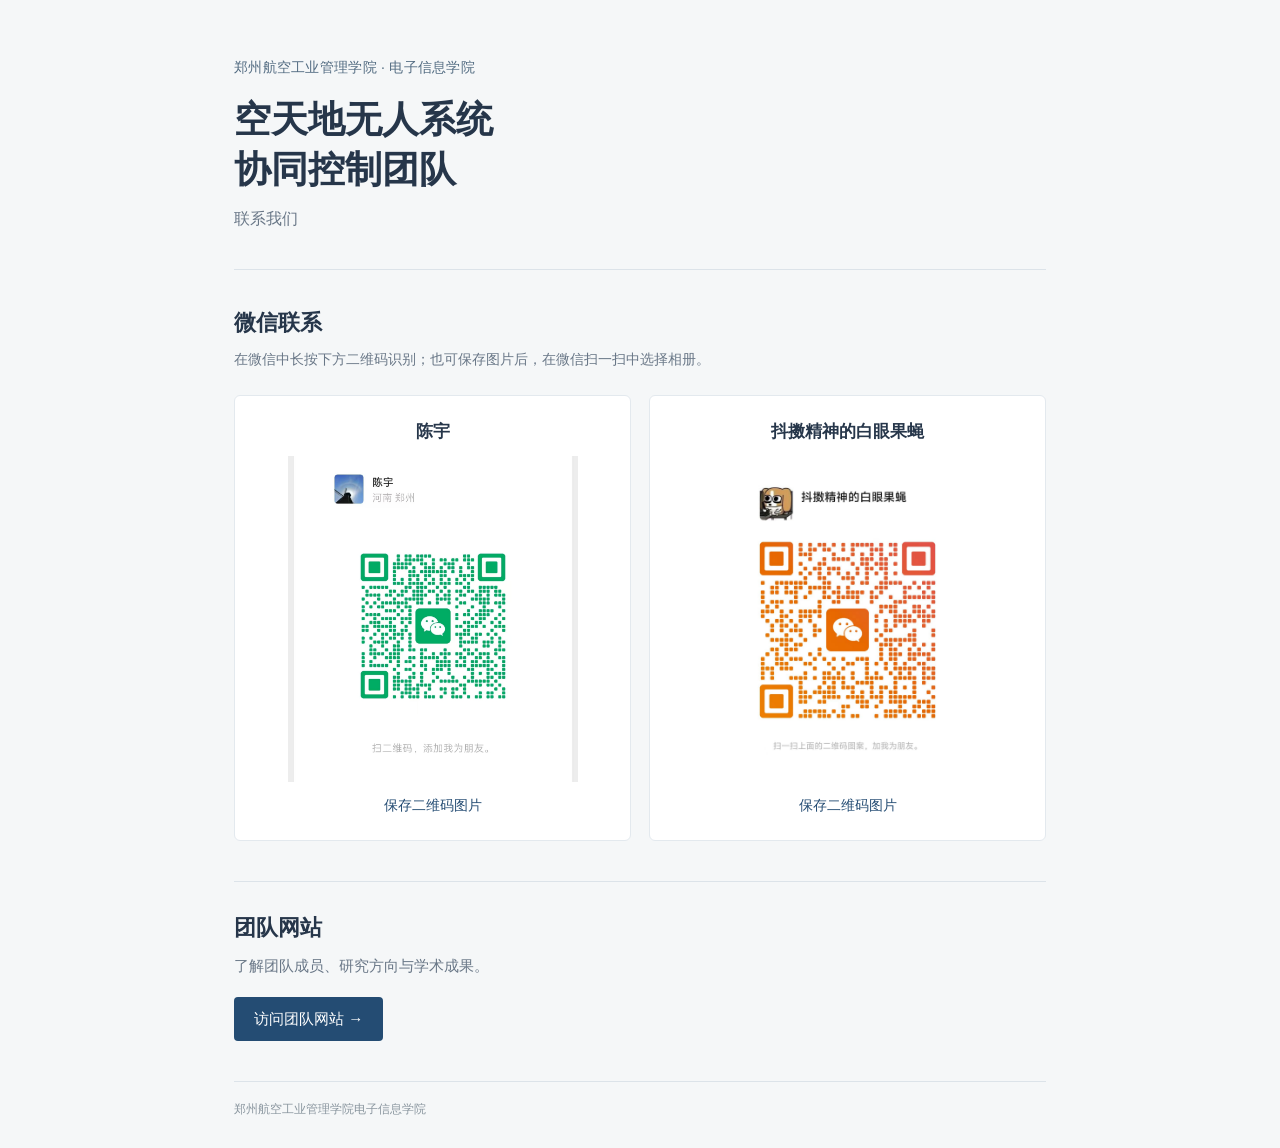
==== contact/index.html @ 63f0dd53 "Add shared WeChat contact page and QR code" ====
<!doctype html>
<html lang="zh-CN">
<head>
  <meta charset="utf-8">
  <meta name="viewport" content="width=device-width, initial-scale=1">
  <meta name="description" content="空天地无人系统协同控制团队微信及网站联系方式">
  <title>联系我们 | 空天地无人系统协同控制团队</title>
  <link rel="stylesheet" href="contact.css">
</head>
<body>
  <main class="page">
    <header class="heading">
      <a class="institution" href="../index.html">郑州航空工业管理学院 · 电子信息学院</a>
      <h1>空天地无人系统<br>协同控制团队</h1>
      <p>联系我们</p>
    </header>
    <section class="contacts" aria-labelledby="wechat-title">
      <h2 id="wechat-title">微信联系</h2>
      <p class="hint">在微信中长按下方二维码识别；也可保存图片后，在微信扫一扫中选择相册。</p>
      <div class="contact-grid">
        <article class="contact-card">
          <h3>陈宇</h3>
          <img src="../assets/contact/chen-yu-wechat.jpg" alt="陈宇的微信二维码" width="1080" height="1212">
          <a href="../assets/contact/chen-yu-wechat.jpg" download="陈宇微信二维码.jpg">保存二维码图片</a>
        </article>
        <article class="contact-card">
          <h3>抖擞精神的白眼果蝇</h3>
          <img src="../assets/contact/second-wechat.jpg" alt="抖擞精神的白眼果蝇的微信二维码" width="1108" height="1512">
          <a href="../assets/contact/second-wechat.jpg" download="微信二维码.jpg">保存二维码图片</a>
        </article>
      </div>
    </section>
    <section class="site-link" aria-labelledby="website-title">
      <h2 id="website-title">团队网站</h2>
      <p>了解团队成员、研究方向与学术成果。</p>
      <a class="button" href="../index.html">访问团队网站 <span aria-hidden="true">→</span></a>
    </section>
    <footer>郑州航空工业管理学院电子信息学院</footer>
  </main>
</body>
</html>
---- contact/contact.css ----
:root{color-scheme:light;--ink:#26364a;--blue:#244c73;--muted:#697787}*{box-sizing:border-box}body{margin:0;background:#f5f7f8;color:var(--ink);font-family:-apple-system,BlinkMacSystemFont,"PingFang SC","Microsoft YaHei",sans-serif;line-height:1.65}.page{max-width:860px;margin:auto;padding:0 24px}.heading{padding:54px 0 36px;border-bottom:1px solid #dce3e9}.institution{font-size:14px;letter-spacing:.02em;color:#536c82;text-decoration:none}.institution:hover{text-decoration:underline}.heading h1{margin:15px 0 11px;font-size:clamp(27px,5vw,37px);font-weight:600;line-height:1.35}.heading p{margin:0;color:var(--muted);font-size:16px}.contacts{padding:35px 0 40px}h2{margin:0;font-size:22px;font-weight:600}.hint{margin:7px 0 24px;color:var(--muted);font-size:14px}.contact-grid{display:grid;grid-template-columns:repeat(2,minmax(0,1fr));gap:18px}.contact-card{background:#fff;border:1px solid #e3e9ee;border-radius:6px;padding:22px;text-align:center}.contact-card h3{margin:0;font-size:17px;font-weight:600}.contact-card img{display:block;max-width:100%;width:290px;height:330px;object-fit:contain;margin:8px auto}.contact-card a{display:inline-block;color:var(--blue);font-size:14px;text-decoration:none}.contact-card a:hover{text-decoration:underline}.site-link{padding:28px 0 40px;border-top:1px solid #dce3e9}.site-link p{margin:7px 0 18px;color:var(--muted);font-size:15px}.button{display:inline-block;padding:10px 20px;border-radius:4px;background:var(--blue);color:#fff;text-decoration:none;font-size:15px}.button:hover{background:#1b3c5d}footer{padding:18px 0 28px;border-top:1px solid #dce3e9;color:#8a969f;font-size:12px}@media(max-width:600px){.page{padding:0 18px}.heading{padding:36px 0 28px}.contacts{padding:28px 0}.contact-grid{grid-template-columns:1fr;gap:14px}.contact-card{padding:18px}.contact-card img{height:auto;max-height:390px;width:auto;max-width:100%}.site-link{padding:25px 0 32px}}
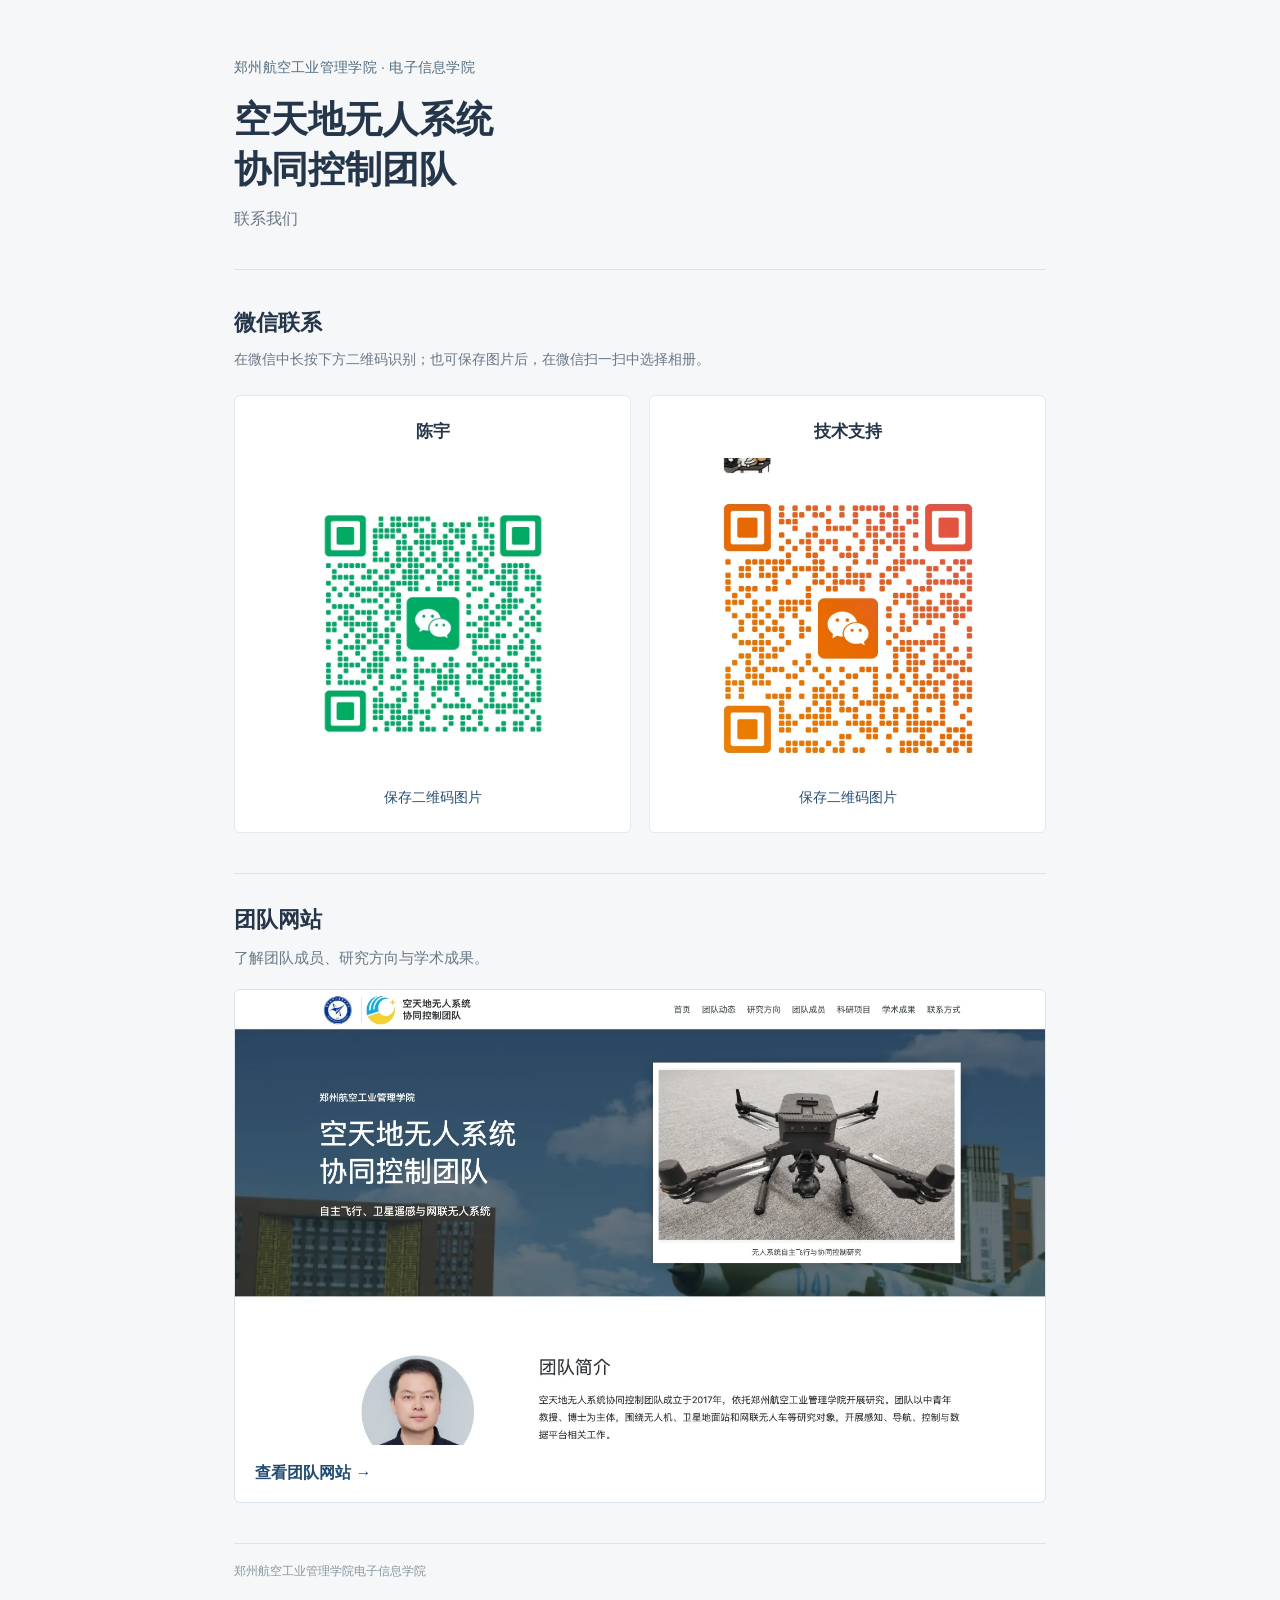
==== commit 95586169: "Improve contact page preview and QR display" ====
--- a/contact/index.html
+++ b/contact/index.html
@@ -5,7 +5,7 @@
   <meta name="viewport" content="width=device-width, initial-scale=1">
   <meta name="description" content="空天地无人系统协同控制团队微信及网站联系方式">
   <title>联系我们 | 空天地无人系统协同控制团队</title>
-  <link rel="stylesheet" href="contact.css">
+  <link rel="stylesheet" href="contact.css?v=2">
 </head>
 <body>
   <main class="page">
@@ -20,20 +20,23 @@
       <div class="contact-grid">
         <article class="contact-card">
           <h3>陈宇</h3>
-          <img src="../assets/contact/chen-yu-wechat.jpg" alt="陈宇的微信二维码" width="1080" height="1212">
+          <div class="qr-frame qr-chen"><img src="../assets/contact/chen-yu-wechat.jpg" alt="陈宇的微信二维码" width="1080" height="1212"></div>
           <a href="../assets/contact/chen-yu-wechat.jpg" download="陈宇微信二维码.jpg">保存二维码图片</a>
         </article>
         <article class="contact-card">
-          <h3>抖擞精神的白眼果蝇</h3>
-          <img src="../assets/contact/second-wechat.jpg" alt="抖擞精神的白眼果蝇的微信二维码" width="1108" height="1512">
-          <a href="../assets/contact/second-wechat.jpg" download="微信二维码.jpg">保存二维码图片</a>
+          <h3>技术支持</h3>
+          <div class="qr-frame qr-support"><img src="../assets/contact/second-wechat.jpg" alt="技术支持的微信二维码" width="1108" height="1512"></div>
+          <a href="../assets/contact/second-wechat.jpg" download="技术支持微信二维码.jpg">保存二维码图片</a>
         </article>
       </div>
     </section>
     <section class="site-link" aria-labelledby="website-title">
       <h2 id="website-title">团队网站</h2>
       <p>了解团队成员、研究方向与学术成果。</p>
-      <a class="button" href="../index.html">访问团队网站 <span aria-hidden="true">→</span></a>
+      <a class="site-preview" href="../index.html" aria-label="访问空天地无人系统协同控制团队网站">
+        <img src="../assets/contact/site-preview.webp" alt="空天地无人系统协同控制团队网站首页预览" width="1440" height="900" loading="lazy">
+        <span class="preview-label">查看团队网站 <span aria-hidden="true">→</span></span>
+      </a>
     </section>
     <footer>郑州航空工业管理学院电子信息学院</footer>
   </main>
--- a/contact/contact.css
+++ b/contact/contact.css
@@ -1 +1,13 @@
 :root{color-scheme:light;--ink:#26364a;--blue:#244c73;--muted:#697787}*{box-sizing:border-box}body{margin:0;background:#f5f7f8;color:var(--ink);font-family:-apple-system,BlinkMacSystemFont,"PingFang SC","Microsoft YaHei",sans-serif;line-height:1.65}.page{max-width:860px;margin:auto;padding:0 24px}.heading{padding:54px 0 36px;border-bottom:1px solid #dce3e9}.institution{font-size:14px;letter-spacing:.02em;color:#536c82;text-decoration:none}.institution:hover{text-decoration:underline}.heading h1{margin:15px 0 11px;font-size:clamp(27px,5vw,37px);font-weight:600;line-height:1.35}.heading p{margin:0;color:var(--muted);font-size:16px}.contacts{padding:35px 0 40px}h2{margin:0;font-size:22px;font-weight:600}.hint{margin:7px 0 24px;color:var(--muted);font-size:14px}.contact-grid{display:grid;grid-template-columns:repeat(2,minmax(0,1fr));gap:18px}.contact-card{background:#fff;border:1px solid #e3e9ee;border-radius:6px;padding:22px;text-align:center}.contact-card h3{margin:0;font-size:17px;font-weight:600}.contact-card img{display:block;max-width:100%;width:290px;height:330px;object-fit:contain;margin:8px auto}.contact-card a{display:inline-block;color:var(--blue);font-size:14px;text-decoration:none}.contact-card a:hover{text-decoration:underline}.site-link{padding:28px 0 40px;border-top:1px solid #dce3e9}.site-link p{margin:7px 0 18px;color:var(--muted);font-size:15px}.button{display:inline-block;padding:10px 20px;border-radius:4px;background:var(--blue);color:#fff;text-decoration:none;font-size:15px}.button:hover{background:#1b3c5d}footer{padding:18px 0 28px;border-top:1px solid #dce3e9;color:#8a969f;font-size:12px}@media(max-width:600px){.page{padding:0 18px}.heading{padding:36px 0 28px}.contacts{padding:28px 0}.contact-grid{grid-template-columns:1fr;gap:14px}.contact-card{padding:18px}.contact-card img{height:auto;max-height:390px;width:auto;max-width:100%}.site-link{padding:25px 0 32px}}
+
+/* Keep the actual WeChat pictures intact while making their codes easier to see. */
+.contact-card .qr-frame{width:min(100%,310px);aspect-ratio:1;margin:12px auto 16px;overflow:hidden;background:#fff}
+.contact-card .qr-frame img{width:100%;height:100%;max-width:none;max-height:none;margin:0;object-fit:cover;object-position:center center}
+.qr-chen img{transform:scale(1.4)}.qr-support img{transform:scale(1.1)}
+.site-preview{display:block;overflow:hidden;border:1px solid #dbe2e9;border-radius:6px;background:#fff;color:#26364a;text-decoration:none}
+.site-preview img{display:block;width:100%;height:auto;aspect-ratio:16/9;object-fit:cover;object-position:top}
+.preview-label{display:block;padding:15px 20px;font-size:16px;font-weight:600;color:#244c73}
+.site-preview:hover .preview-label{text-decoration:underline}
+@media(max-width:600px){.contact-card .qr-frame{width:min(100%,310px)}.preview-label{padding:13px 16px}}
+
+.qr-support img{object-position:center 60%}
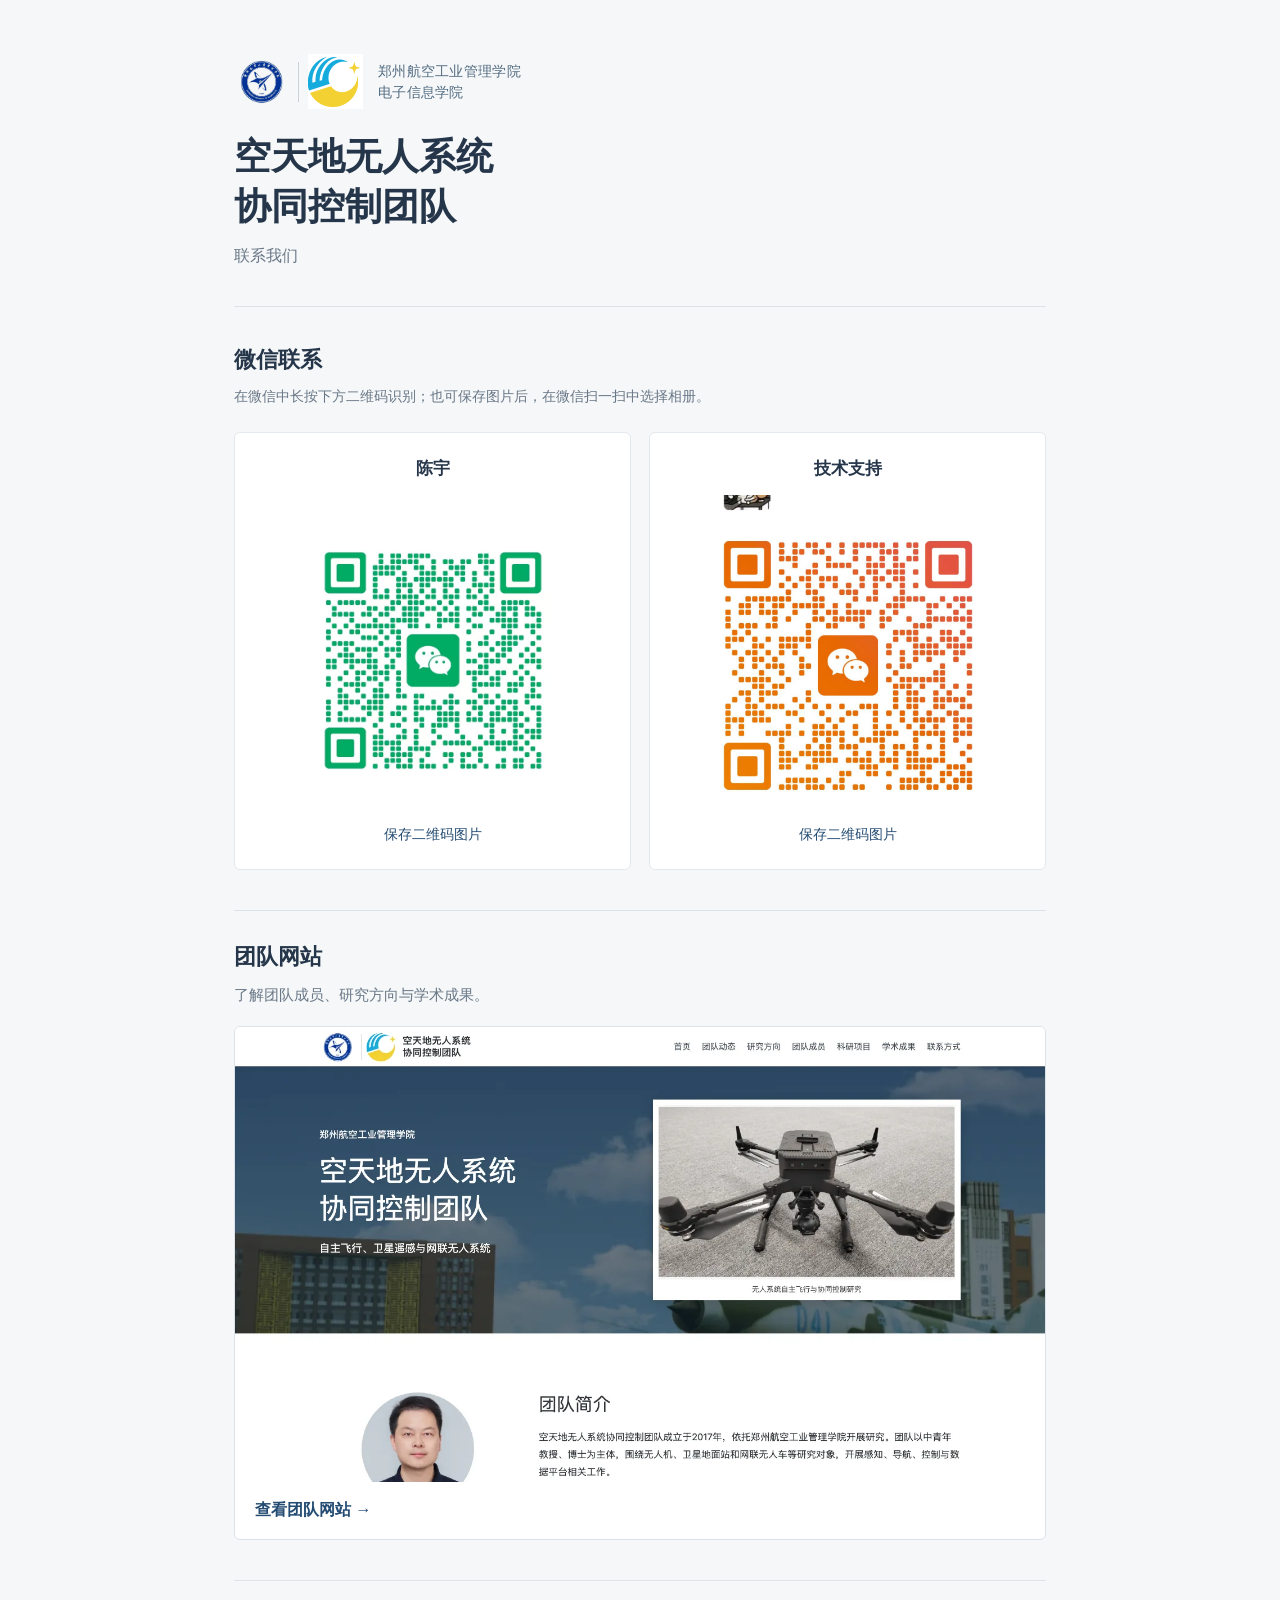
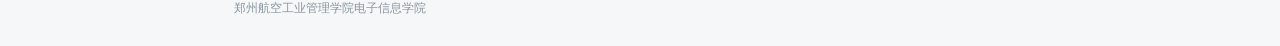
==== commit 2a43092f: "Add university and school emblems to contact page" ====
--- a/contact/index.html
+++ b/contact/index.html
@@ -5,12 +5,15 @@
   <meta name="viewport" content="width=device-width, initial-scale=1">
   <meta name="description" content="空天地无人系统协同控制团队微信及网站联系方式">
   <title>联系我们 | 空天地无人系统协同控制团队</title>
-  <link rel="stylesheet" href="contact.css?v=2">
+  <link rel="stylesheet" href="contact.css?v=3">
 </head>
 <body>
   <main class="page">
     <header class="heading">
-      <a class="institution" href="../index.html">郑州航空工业管理学院 · 电子信息学院</a>
+      <a class="institution" href="../index.html">
+        <span class="institution-emblems"><img class="university-emblem" src="../assets/university-emblem.jpg" alt="郑州航空工业管理学院校徽"><span class="emblem-divider" aria-hidden="true"></span><span class="college-emblem"><img src="../assets/college-identity.png" alt="电子信息学院院徽"></span></span>
+        <span>郑州航空工业管理学院<br>电子信息学院</span>
+      </a>
       <h1>空天地无人系统<br>协同控制团队</h1>
       <p>联系我们</p>
     </header>
--- a/contact/contact.css
+++ b/contact/contact.css
@@ -11,3 +11,12 @@
 @media(max-width:600px){.contact-card .qr-frame{width:min(100%,310px)}.preview-label{padding:13px 16px}}
 
 .qr-support img{object-position:center 60%}
+
+/* Official university and school marks, displayed together at the top. */
+.institution{display:inline-flex;align-items:center;gap:15px;line-height:1.5}
+.institution-emblems{display:flex;align-items:center;gap:9px;flex:none}
+.university-emblem{display:block;width:55px;height:55px;object-fit:contain;mix-blend-mode:multiply}
+.emblem-divider{height:40px;border-left:1px solid #cad3dc}
+.college-emblem{position:relative;display:block;width:55px;height:55px;overflow:hidden}
+.college-emblem img{position:absolute;max-width:none;width:296.5px;height:85px;left:-13px;top:-15px}
+@media(max-width:380px){.institution{gap:10px;font-size:13px}.institution-emblems{gap:5px}.university-emblem{width:48px;height:48px}.college-emblem{transform:scale(.88);margin:-3px}}
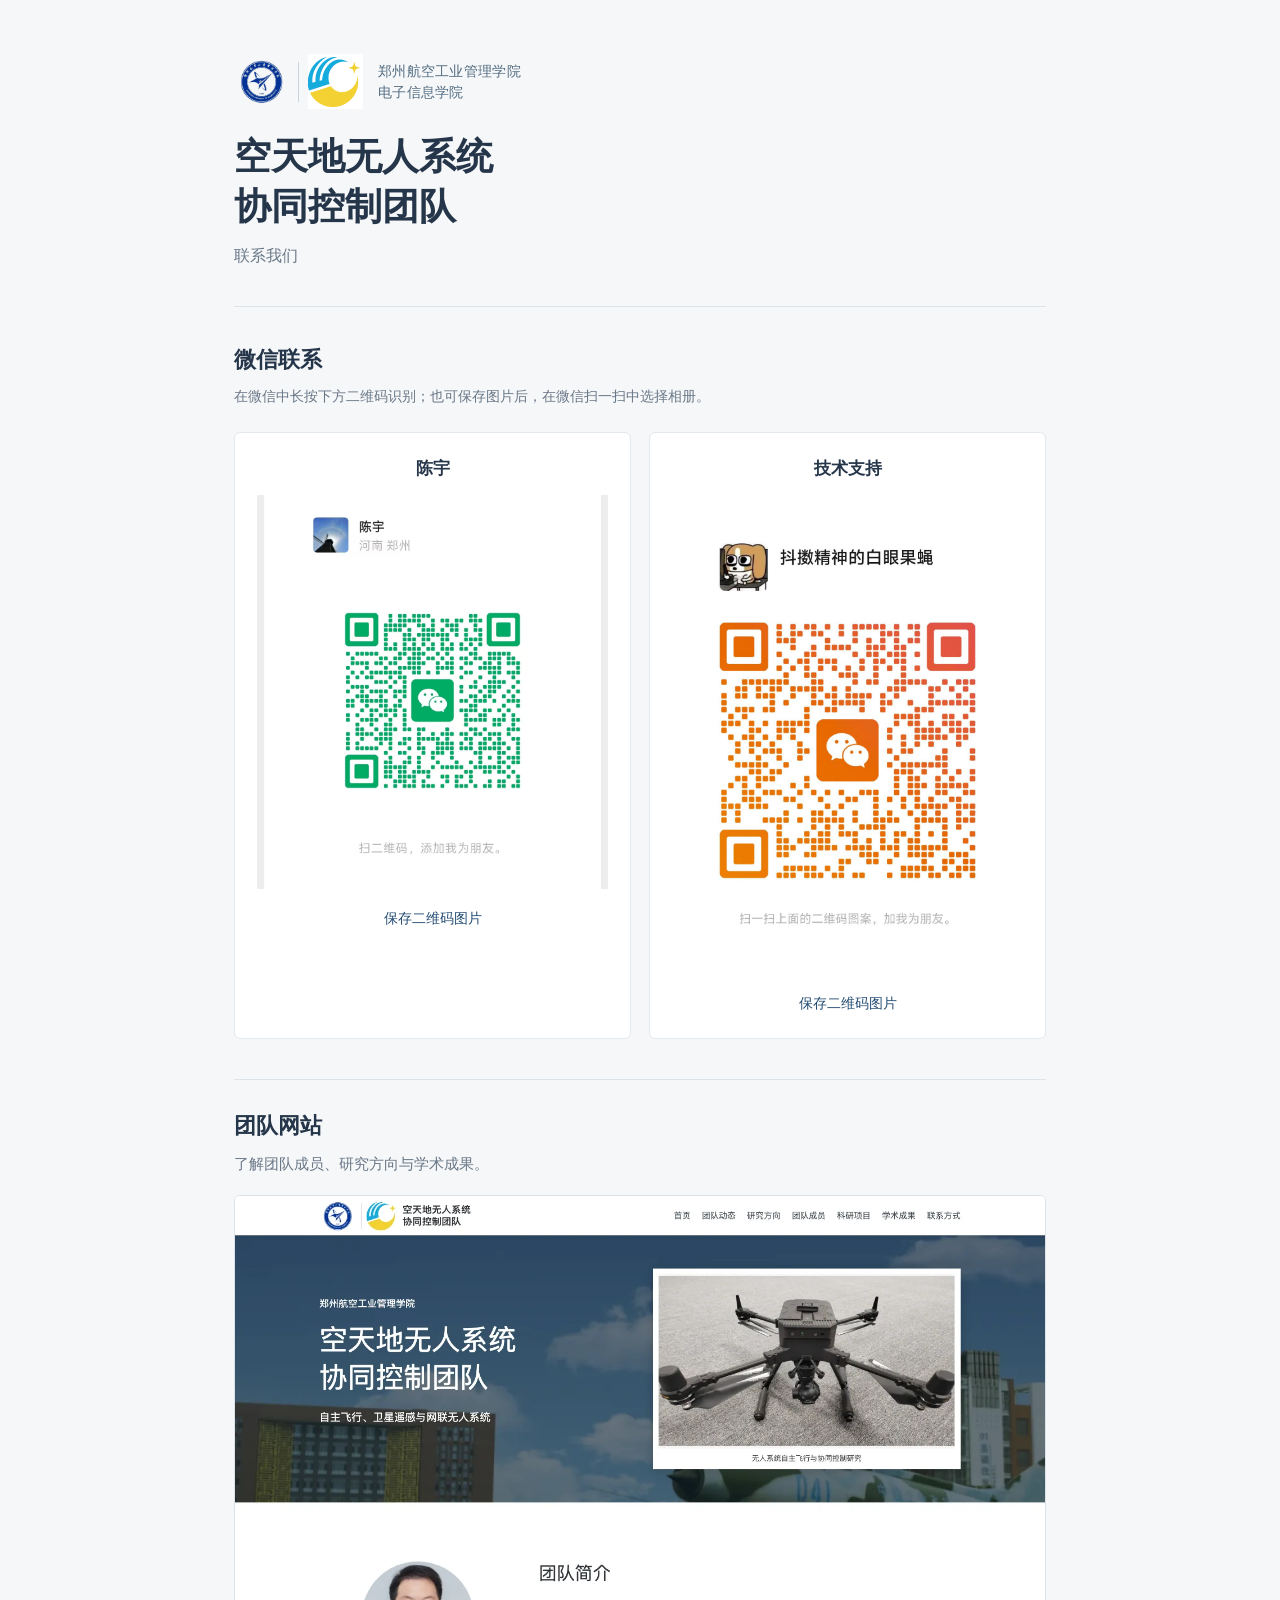
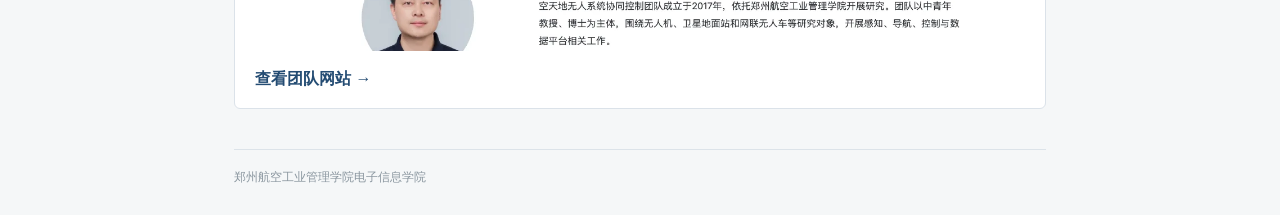
==== commit 8993dbaa: "Show complete WeChat QR images" ====
--- a/contact/index.html
+++ b/contact/index.html
@@ -5,7 +5,7 @@
   <meta name="viewport" content="width=device-width, initial-scale=1">
   <meta name="description" content="空天地无人系统协同控制团队微信及网站联系方式">
   <title>联系我们 | 空天地无人系统协同控制团队</title>
-  <link rel="stylesheet" href="contact.css?v=3">
+  <link rel="stylesheet" href="contact.css?v=4">
 </head>
 <body>
   <main class="page">
--- a/contact/contact.css
+++ b/contact/contact.css
@@ -1,16 +1,14 @@
 :root{color-scheme:light;--ink:#26364a;--blue:#244c73;--muted:#697787}*{box-sizing:border-box}body{margin:0;background:#f5f7f8;color:var(--ink);font-family:-apple-system,BlinkMacSystemFont,"PingFang SC","Microsoft YaHei",sans-serif;line-height:1.65}.page{max-width:860px;margin:auto;padding:0 24px}.heading{padding:54px 0 36px;border-bottom:1px solid #dce3e9}.institution{font-size:14px;letter-spacing:.02em;color:#536c82;text-decoration:none}.institution:hover{text-decoration:underline}.heading h1{margin:15px 0 11px;font-size:clamp(27px,5vw,37px);font-weight:600;line-height:1.35}.heading p{margin:0;color:var(--muted);font-size:16px}.contacts{padding:35px 0 40px}h2{margin:0;font-size:22px;font-weight:600}.hint{margin:7px 0 24px;color:var(--muted);font-size:14px}.contact-grid{display:grid;grid-template-columns:repeat(2,minmax(0,1fr));gap:18px}.contact-card{background:#fff;border:1px solid #e3e9ee;border-radius:6px;padding:22px;text-align:center}.contact-card h3{margin:0;font-size:17px;font-weight:600}.contact-card img{display:block;max-width:100%;width:290px;height:330px;object-fit:contain;margin:8px auto}.contact-card a{display:inline-block;color:var(--blue);font-size:14px;text-decoration:none}.contact-card a:hover{text-decoration:underline}.site-link{padding:28px 0 40px;border-top:1px solid #dce3e9}.site-link p{margin:7px 0 18px;color:var(--muted);font-size:15px}.button{display:inline-block;padding:10px 20px;border-radius:4px;background:var(--blue);color:#fff;text-decoration:none;font-size:15px}.button:hover{background:#1b3c5d}footer{padding:18px 0 28px;border-top:1px solid #dce3e9;color:#8a969f;font-size:12px}@media(max-width:600px){.page{padding:0 18px}.heading{padding:36px 0 28px}.contacts{padding:28px 0}.contact-grid{grid-template-columns:1fr;gap:14px}.contact-card{padding:18px}.contact-card img{height:auto;max-height:390px;width:auto;max-width:100%}.site-link{padding:25px 0 32px}}
 
-/* Keep the actual WeChat pictures intact while making their codes easier to see. */
-.contact-card .qr-frame{width:min(100%,310px);aspect-ratio:1;margin:12px auto 16px;overflow:hidden;background:#fff}
-.contact-card .qr-frame img{width:100%;height:100%;max-width:none;max-height:none;margin:0;object-fit:cover;object-position:center center}
-.qr-chen img{transform:scale(1.4)}.qr-support img{transform:scale(1.1)}
+/* Show each complete WeChat image without cropping the code or profile details. */
+.contact-card .qr-frame{width:min(100%,370px);margin:12px auto 16px;background:#fff}
+.contact-card .qr-frame img{display:block;width:100%;height:auto;max-width:100%;max-height:none;margin:0;object-fit:contain}
 .site-preview{display:block;overflow:hidden;border:1px solid #dbe2e9;border-radius:6px;background:#fff;color:#26364a;text-decoration:none}
 .site-preview img{display:block;width:100%;height:auto;aspect-ratio:16/9;object-fit:cover;object-position:top}
 .preview-label{display:block;padding:15px 20px;font-size:16px;font-weight:600;color:#244c73}
 .site-preview:hover .preview-label{text-decoration:underline}
-@media(max-width:600px){.contact-card .qr-frame{width:min(100%,310px)}.preview-label{padding:13px 16px}}
+@media(max-width:600px){.preview-label{padding:13px 16px}}
 
-.qr-support img{object-position:center 60%}
 
 /* Official university and school marks, displayed together at the top. */
 .institution{display:inline-flex;align-items:center;gap:15px;line-height:1.5}
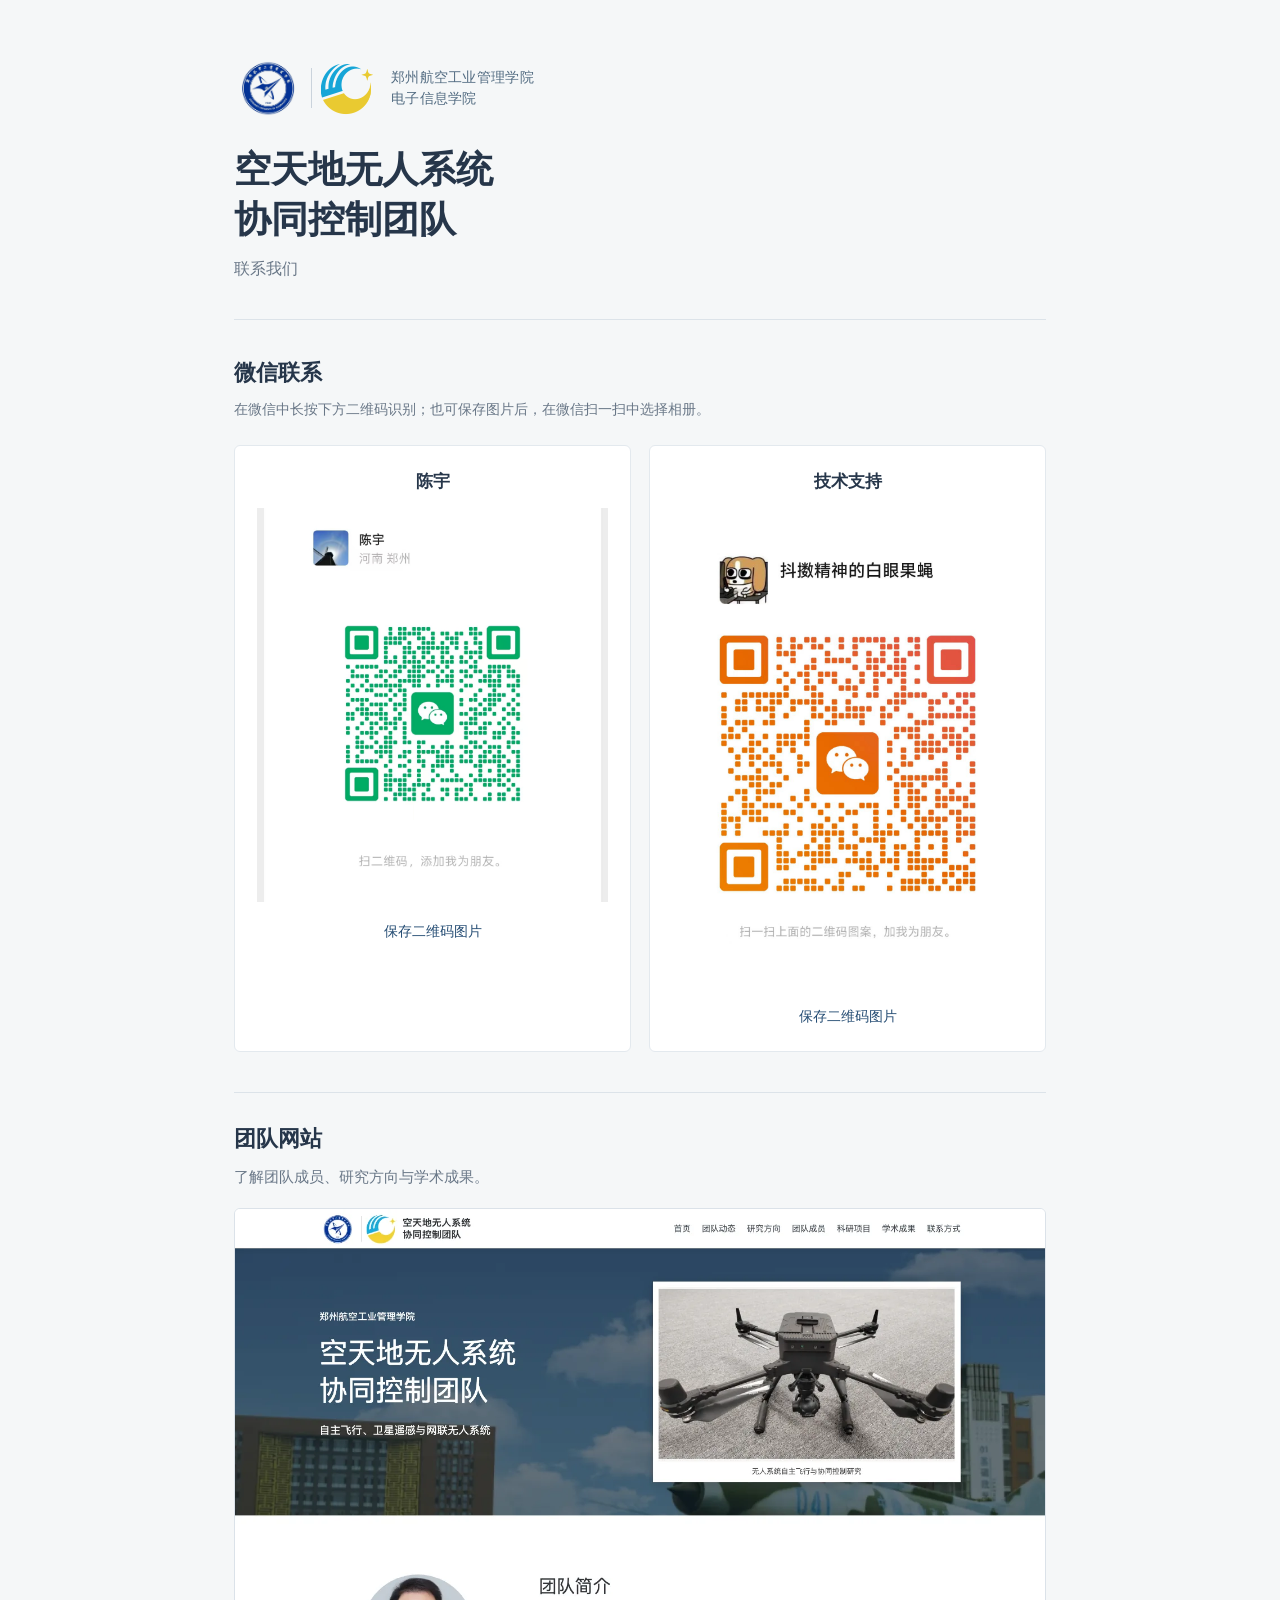
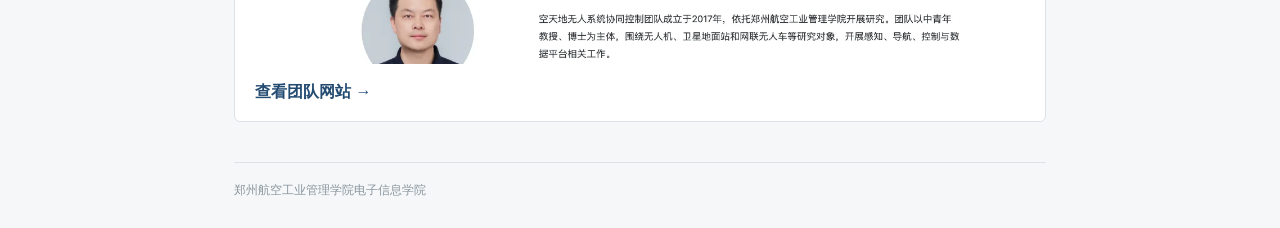
==== commit 0861ade6: "Balance and blend contact page emblems" ====
--- a/contact/index.html
+++ b/contact/index.html
@@ -5,7 +5,7 @@
   <meta name="viewport" content="width=device-width, initial-scale=1">
   <meta name="description" content="空天地无人系统协同控制团队微信及网站联系方式">
   <title>联系我们 | 空天地无人系统协同控制团队</title>
-  <link rel="stylesheet" href="contact.css?v=4">
+  <link rel="stylesheet" href="contact.css?v=5">
 </head>
 <body>
   <main class="page">
--- a/contact/contact.css
+++ b/contact/contact.css
@@ -13,8 +13,8 @@
 /* Official university and school marks, displayed together at the top. */
 .institution{display:inline-flex;align-items:center;gap:15px;line-height:1.5}
 .institution-emblems{display:flex;align-items:center;gap:9px;flex:none}
-.university-emblem{display:block;width:55px;height:55px;object-fit:contain;mix-blend-mode:multiply}
+.university-emblem{display:block;width:68px;height:68px;object-fit:contain;mix-blend-mode:multiply}
 .emblem-divider{height:40px;border-left:1px solid #cad3dc}
 .college-emblem{position:relative;display:block;width:55px;height:55px;overflow:hidden}
-.college-emblem img{position:absolute;max-width:none;width:296.5px;height:85px;left:-13px;top:-15px}
-@media(max-width:380px){.institution{gap:10px;font-size:13px}.institution-emblems{gap:5px}.university-emblem{width:48px;height:48px}.college-emblem{transform:scale(.88);margin:-3px}}
+.college-emblem img{position:absolute;max-width:none;width:296.5px;height:85px;left:-13px;top:-15px;mix-blend-mode:multiply}
+@media(max-width:380px){.institution{gap:10px;font-size:13px}.institution-emblems{gap:5px}.university-emblem{width:60px;height:60px}.college-emblem{transform:scale(.94);margin:-2px}}
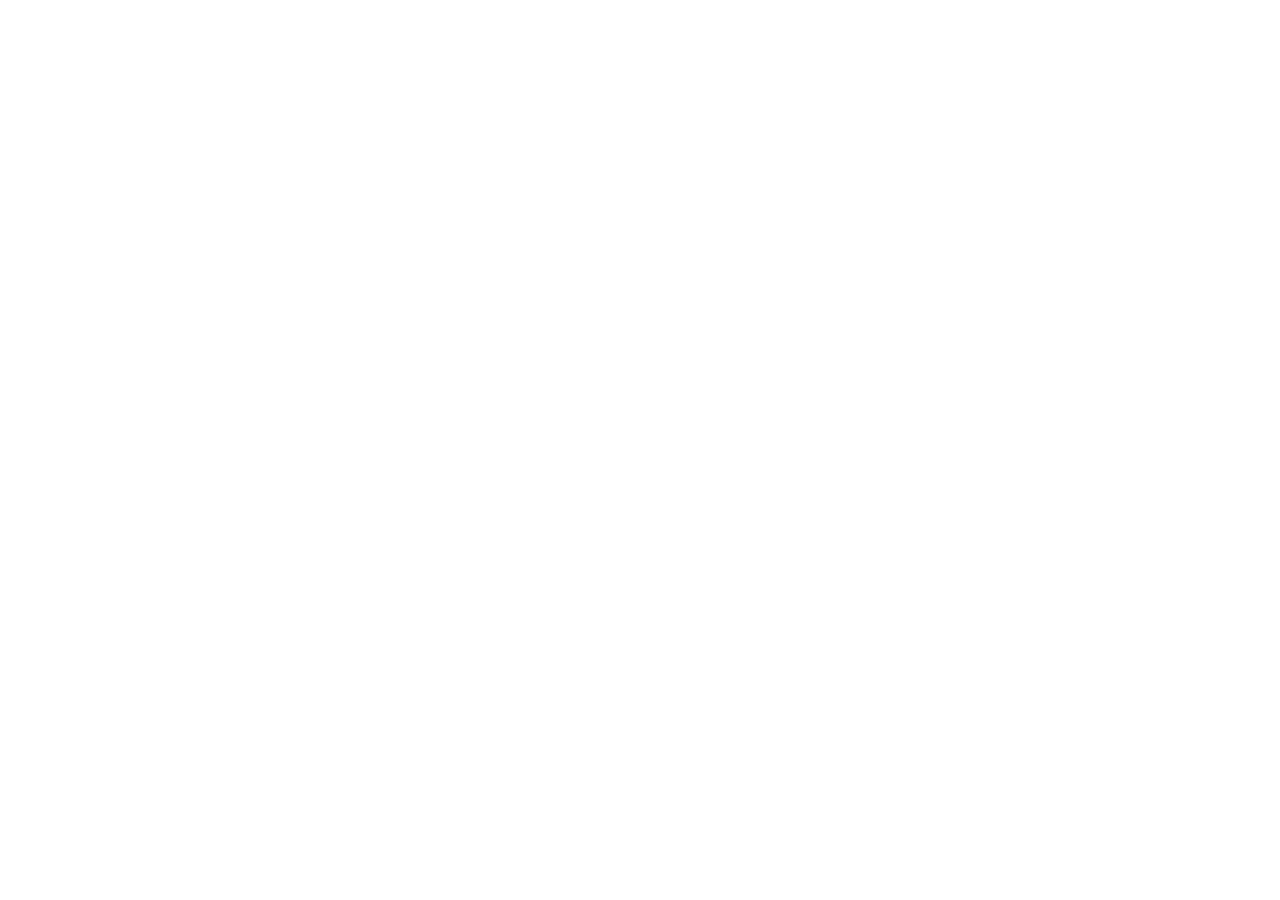
==== commit aca72236: "Redirect visitors to zuausr site" ====
--- a/contact/index.html
+++ b/contact/index.html
@@ -1,47 +1 @@
-<!doctype html>
-<html lang="zh-CN">
-<head>
-  <meta charset="utf-8">
-  <meta name="viewport" content="width=device-width, initial-scale=1">
-  <meta name="description" content="空天地无人系统协同控制团队微信及网站联系方式">
-  <title>联系我们 | 空天地无人系统协同控制团队</title>
-  <link rel="stylesheet" href="contact.css?v=5">
-</head>
-<body>
-  <main class="page">
-    <header class="heading">
-      <a class="institution" href="../index.html">
-        <span class="institution-emblems"><img class="university-emblem" src="../assets/university-emblem.jpg" alt="郑州航空工业管理学院校徽"><span class="emblem-divider" aria-hidden="true"></span><span class="college-emblem"><img src="../assets/college-identity.png" alt="电子信息学院院徽"></span></span>
-        <span>郑州航空工业管理学院<br>电子信息学院</span>
-      </a>
-      <h1>空天地无人系统<br>协同控制团队</h1>
-      <p>联系我们</p>
-    </header>
-    <section class="contacts" aria-labelledby="wechat-title">
-      <h2 id="wechat-title">微信联系</h2>
-      <p class="hint">在微信中长按下方二维码识别；也可保存图片后，在微信扫一扫中选择相册。</p>
-      <div class="contact-grid">
-        <article class="contact-card">
-          <h3>陈宇</h3>
-          <div class="qr-frame qr-chen"><img src="../assets/contact/chen-yu-wechat.jpg" alt="陈宇的微信二维码" width="1080" height="1212"></div>
-          <a href="../assets/contact/chen-yu-wechat.jpg" download="陈宇微信二维码.jpg">保存二维码图片</a>
-        </article>
-        <article class="contact-card">
-          <h3>技术支持</h3>
-          <div class="qr-frame qr-support"><img src="../assets/contact/second-wechat.jpg" alt="技术支持的微信二维码" width="1108" height="1512"></div>
-          <a href="../assets/contact/second-wechat.jpg" download="技术支持微信二维码.jpg">保存二维码图片</a>
-        </article>
-      </div>
-    </section>
-    <section class="site-link" aria-labelledby="website-title">
-      <h2 id="website-title">团队网站</h2>
-      <p>了解团队成员、研究方向与学术成果。</p>
-      <a class="site-preview" href="../index.html" aria-label="访问空天地无人系统协同控制团队网站">
-        <img src="../assets/contact/site-preview.webp" alt="空天地无人系统协同控制团队网站首页预览" width="1440" height="900" loading="lazy">
-        <span class="preview-label">查看团队网站 <span aria-hidden="true">→</span></span>
-      </a>
-    </section>
-    <footer>郑州航空工业管理学院电子信息学院</footer>
-  </main>
-</body>
-</html>
+<!doctype html><html lang="zh-CN"><head><meta charset="utf-8"><meta name="viewport" content="width=device-width,initial-scale=1"><meta http-equiv="refresh" content="0;url=http://marchematics.com/zuausr/contact/"><title>联系页面地址已更新</title><script>location.replace('http://marchematics.com/zuausr/contact/' + location.search + location.hash);</script></head><body><p>联系页面已迁移，如未自动跳转，请<a href="http://marchematics.com/zuausr/contact/">打开新的联系页面</a>。</p></body></html>
